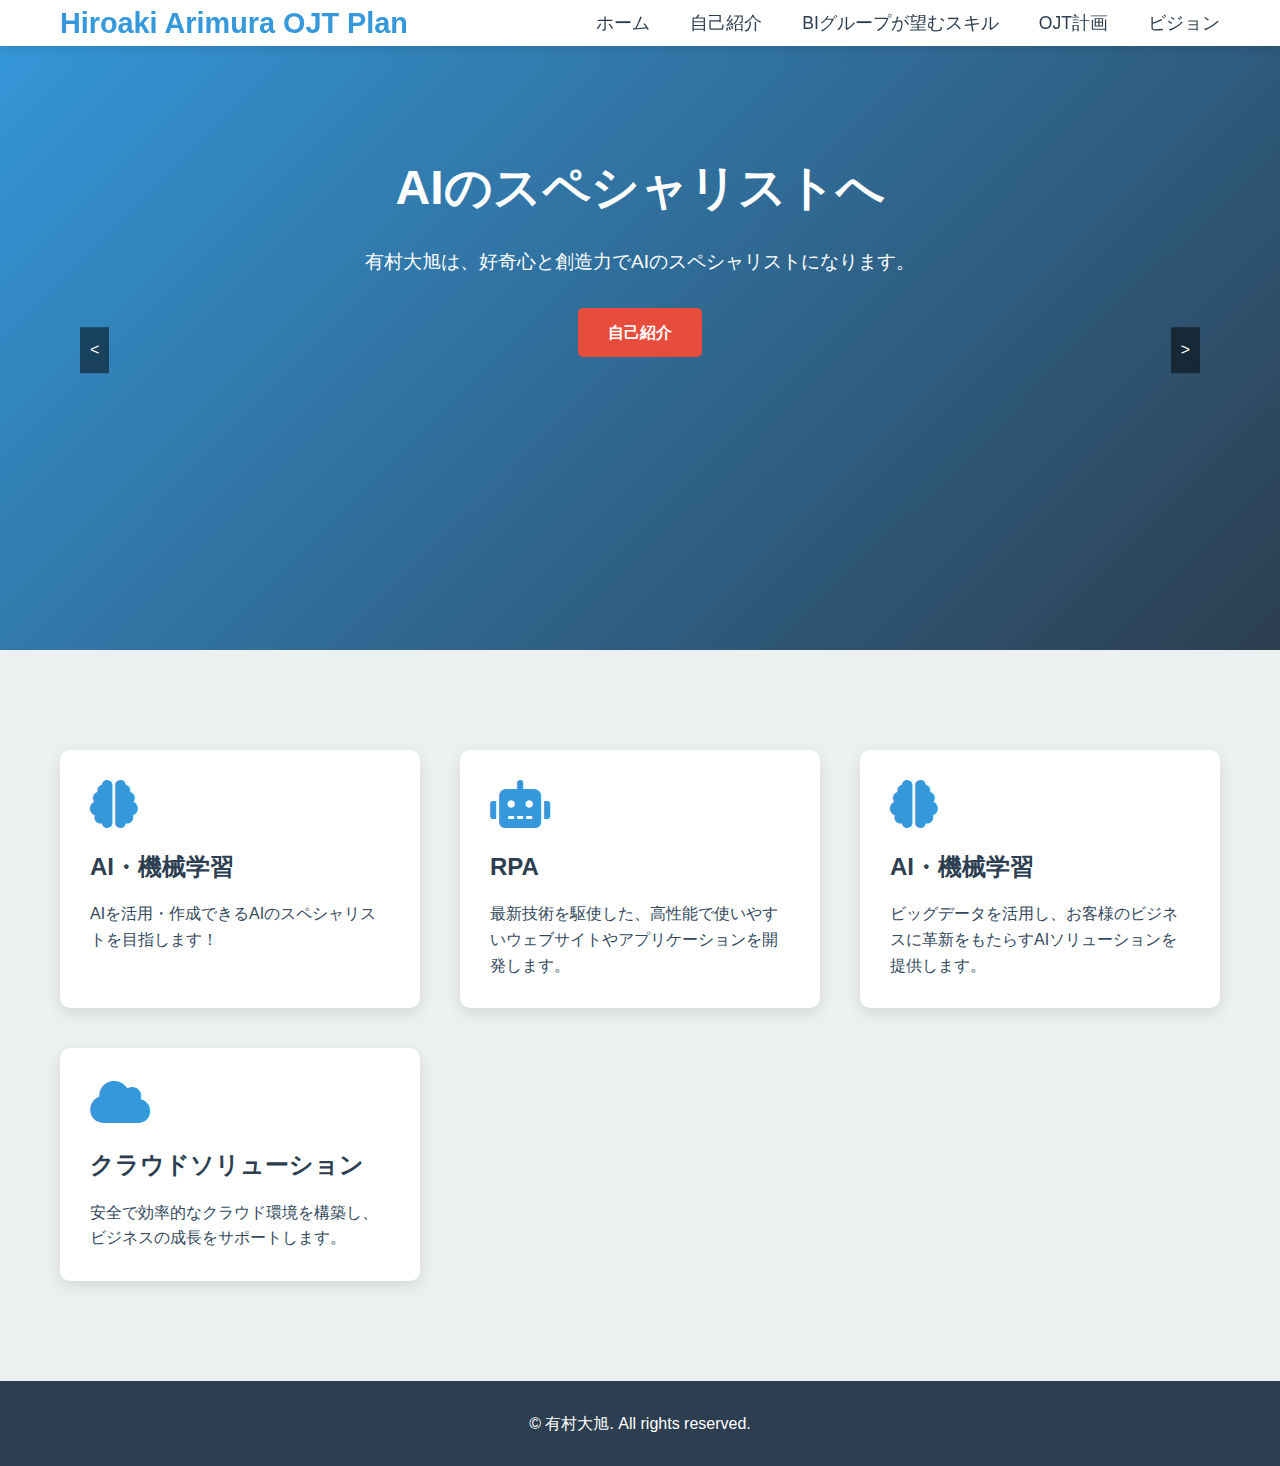
==== index.html @ 54d0279d "Add files via upload" ====
<!DOCTYPE html>
<html lang="ja">

<head>
    <meta charset="UTF-8">
    <meta name="viewport" content="width=device-width, initial-scale=1.0">
    <title>有村 大旭 - AIのスペシャリストへ</title>
    <link href="https://cdnjs.cloudflare.com/ajax/libs/font-awesome/6.0.0-beta3/css/all.min.css" rel="stylesheet">
    <link rel="stylesheet" href="style.css">
</head>

<body>
    <header>
        <nav class="container">
            <div class="logo">Hiroaki Arimura OJT Plan</div>
            <ul class="nav-links">
                <li><a href="index.html">ホーム</a></li>
                <li><a href="self-intro.html">自己紹介</a></li>
                <li><a href="BI-require.html">BIグループが望むスキル</a></li>
                <li><a href="ojt.html">OJT計画</a></li>
                <li><a href="vision.html">ビジョン</a></li>
            </ul>
        </nav>
    </header>

    <main>
        <section id="home" class="hero">
            <div class="container">
                <div class="carousel">
                    <div class="carousel-inner">
                        <div class="carousel-item" background="images/スクリーンショット 2024-08-23 144319.png" ;>
                            <h1>AIのスペシャリストへ</h1>
                            <p>有村大旭は、好奇心と創造力でAIのスペシャリストになります。</p>
                            <a href="self-intro.html" class="cta-button">自己紹介</a>
                        </div>
                        <div class="carousel-item" style="background-image: url('/api/placeholder/1920/1080');">
                            <h1>技術革新で業界をリード</h1>
                            <p>先進的なテクノロジーを駆使し、ビジネスの未来を切り開きます。</p>
                            <a href="services.html" class="cta-button">サービス詳細</a>
                        </div>
                        <div class="carousel-item" style="background-image: url('/api/placeholder/1920/1080');">
                            <h1>お客様の成功が私たちの使命</h1>
                            <p>お客様のニーズに合わせたカスタムソリューションを提供します。</p>
                            <a href="about.html" class="cta-button">会社概要</a>
                        </div>
                    </div>
                    <a href="#" class="carousel-control prev">&lt;</a>
                    <a href="#" class="carousel-control next">&gt;</a>
                </div>
            </div>
        </section>

        <section id="services" class="features">
            <div class="container">
                <div class="feature-grid">
                    <div class="feature">
                        <i class="fas fa-brain"></i>
                        <h3>AI・機械学習</h3>
                        <p>AIを活用・作成できるAIのスペシャリストを目指します！</p>
                    </div>
                    <div class="feature">
                        <i class="fas fa-robot"></i>
                        <h3>RPA</h3>
                        <p>最新技術を駆使した、高性能で使いやすいウェブサイトやアプリケーションを開発します。</p>
                    </div>
                    <div class="feature">
                        <i class="fas fa-brain"></i>
                        <h3>AI・機械学習</h3>
                        <p>ビッグデータを活用し、お客様のビジネスに革新をもたらすAIソリューションを提供します。</p>
                    </div>
                    <div class="feature">
                        <i class="fas fa-cloud"></i>
                        <h3>クラウドソリューション</h3>
                        <p>安全で効率的なクラウド環境を構築し、ビジネスの成長をサポートします。</p>
                    </div>
                </div>
            </div>
        </section>
    </main>

    <footer>
        <div class="container">
            <p>&copy; 有村大旭. All rights reserved.</p>
        </div>
    </footer>

    <script src="main.js"></script>
</body>

</html>
---- style.css ----
:root {
    --primary-color: #3498db;
    --secondary-color: #2c3e50;
    --accent-color: #e74c3c;
    --bg-color: #ecf0f1;
    --text-color: #34495e;
}

* {
    margin: 0;
    padding: 0;
    box-sizing: border-box;
}

body {
    font-family: 'Segoe UI', Tahoma, Geneva, Verdana, sans-serif;
    line-height: 1.6;
    color: var(--text-color);
    background-color: var(--bg-color);
}

.container {
    max-width: 1200px;
    margin: 0 auto;
    padding: 0 20px;
}

header {
    background-color: white;
    box-shadow: 0 2px 10px rgba(0, 0, 0, 0.1);
    position: fixed;
    width: 100%;
    top: 0;
    z-index: 1000;
}

nav {
    display: flex;
    justify-content: space-between;
    align-items: center;
    padding: 30px 0;
    /* パディングを増やして縦幅を大きくする */
}

.logo {
    font-size: 1.8em;
    /* ロゴのフォントサイズを大きくする */
    font-weight: bold;
    color: var(--primary-color);
}

.nav-links {
    display: flex;
    list-style: none;
}

.nav-links li {
    margin-left: 40px;
    /* リンク間の間隔を広げる */
}

.nav-links a {
    text-decoration: none;
    color: var(--secondary-color);
    font-weight: 500;
    font-size: 1.1em;
    /* フォントサイズを大きくする */
    transition: color 0.3s ease;
}

.nav-links a:hover {
    color: var(--primary-color);
}

.hero {
    background: linear-gradient(135deg, var(--primary-color), var(--secondary-color));
    color: white;
    padding: 150px 0 100px;
    text-align: center;
}

.hero h1 {
    font-size: 3em;
    margin-bottom: 20px;
    animation: fadeInUp 1s ease;
}

.hero p {
    font-size: 1.2em;
    margin-bottom: 30px;
    animation: fadeInUp 1s ease 0.5s both;
}

.cta-button {
    display: inline-block;
    background-color: var(--accent-color);
    color: white;
    padding: 12px 30px;
    text-decoration: none;
    border-radius: 5px;
    font-weight: bold;
    transition: background-color 0.3s ease;
    animation: fadeInUp 1s ease 1s both;
}

.cta-button:hover {
    background-color: #c0392b;
}

.features {
    padding: 100px 0;
}

.feature-grid {
    display: grid;
    grid-template-columns: repeat(auto-fit, minmax(300px, 1fr));
    gap: 40px;
}

.feature {
    background-color: white;
    padding: 30px;
    border-radius: 10px;
    box-shadow: 0 5px 15px rgba(0, 0, 0, 0.1);
    transition: transform 0.3s ease;
}

.feature:hover {
    transform: translateY(-10px);
}

.feature i {
    font-size: 3em;
    color: var(--primary-color);
    margin-bottom: 20px;
}

.feature h3 {
    font-size: 1.5em;
    margin-bottom: 15px;
    color: var(--secondary-color);
}

footer {
    background-color: var(--secondary-color);
    color: white;
    text-align: center;
    padding: 30px 0;
}

@keyframes fadeInUp {
    from {
        opacity: 0;
        transform: translateY(20px);
    }

    to {
        opacity: 1;
        transform: translateY(0);
    }
}

/* カルーセルスタイル */
.carousel {
    position: relative;
    overflow: hidden;
    width: 100%;
    height: 400px;
}

.carousel-inner {
    display: flex;
    transition: transform 0.5s ease;
}

.carousel-item {
    min-width: 100%;
    display: flex;
    flex-direction: column;
    justify-content: center;
    align-items: center;
    text-align: center;
}

.carousel-control {
    position: absolute;
    top: 50%;
    transform: translateY(-50%);
    background: rgba(0, 0, 0, 0.5);
    color: white;
    padding: 10px;
    text-decoration: none;
}

.carousel-control:hover {
    background: rgba(0, 0, 0, 0.7);
}

.carousel-control.prev {
    left: 20px;
}

.carousel-control.next {
    right: 20px;
}

@media (max-width: 768px) {
    .nav-links {
        display: none;
    }

    .hero h1 {
        font-size: 2em;
    }

    .hero p {
        font-size: 1em;
    }

    .feature-grid {
        grid-template-columns: 1fr;
    }

    .carousel {
        height: 400px;
    }

    .carousel-item h1 {
        font-size: 2.5em;
    }

    .carousel-item p {
        font-size: 1.2em;
    }
}

.milestone {
    padding: 100px 0;
    background-color: var(--bg-color);
}

.section-title {
    font-size: 2.5em;
    text-align: center;
    margin-bottom: 50px;
    color: var(--secondary-color);
}

.timeline {
    display: flex;
    justify-content: space-between;
    align-items: center;
    position: relative;
    padding: 20px 0;
    overflow-x: auto;
}

.timeline::before {
    content: '';
    position: absolute;
    top: 10px;
    /* Adjusted from 50% */
    left: 0;
    right: 0;
    height: 4px;
    background-color: var(--secondary-color);
}

.milestone-item {
    display: flex;
    flex-direction: column;
    align-items: center;
    position: relative;
    z-index: 1;
    min-width: 150px;
}

.milestone-point {
    width: 20px;
    height: 20px;
    border-radius: 50%;
    background-color: var(--primary-color);
    margin-bottom: 10px;
    position: relative;
    z-index: 2;
}

.milestone-content {
    text-align: center;
    max-width: 150px;
    padding-top: 15px;
    /* Added padding to push content down */
}

.milestone-title {
    font-size: 1.2em;
    font-weight: bold;
    color: var(--secondary-color);
    margin-bottom: 5px;
}

.milestone-date {
    font-size: 0.9em;
    color: var(--text-color);
}

@media (max-width: 768px) {
    .timeline {
        flex-direction: column;
        align-items: flex-start;
    }

    .timeline::before {
        top: 0;
        bottom: 0;
        left: 10px;
        width: 4px;
        height: auto;
    }

    .milestone-item {
        flex-direction: row;
        margin-bottom: 20px;
        width: 100%;
    }

    .milestone-point {
        margin-right: 20px;
        margin-bottom: 0;
    }

    .milestone-content {
        text-align: left;
        padding-top: 0;
        /* Remove padding for mobile view */
    }
    .timeline {
        display: flex;
        justify-content: space-around; /* フェーズを均等に配置 */
        align-items: center;
        position: relative; /* 線の配置のため */
    }
    
    .timeline::before {
        content: '';
        position: absolute;
        top: 50%;
        left: 0;
        width: 100%;
        height: 2px; /* 線の太さ */
        background-color: #ccc; /* 線の色 */
        transform: translateY(-50%); /* 線を中央に配置 */
        z-index: -1; /* 線を後ろに配置 */
    }
    
    .phase {
        text-align: center;
    }
    
    .circle {
        width: 20px;
        height: 20px;
        background-color: purple;
        border-radius: 50%;
        margin: 0 auto 10px;
    }


}
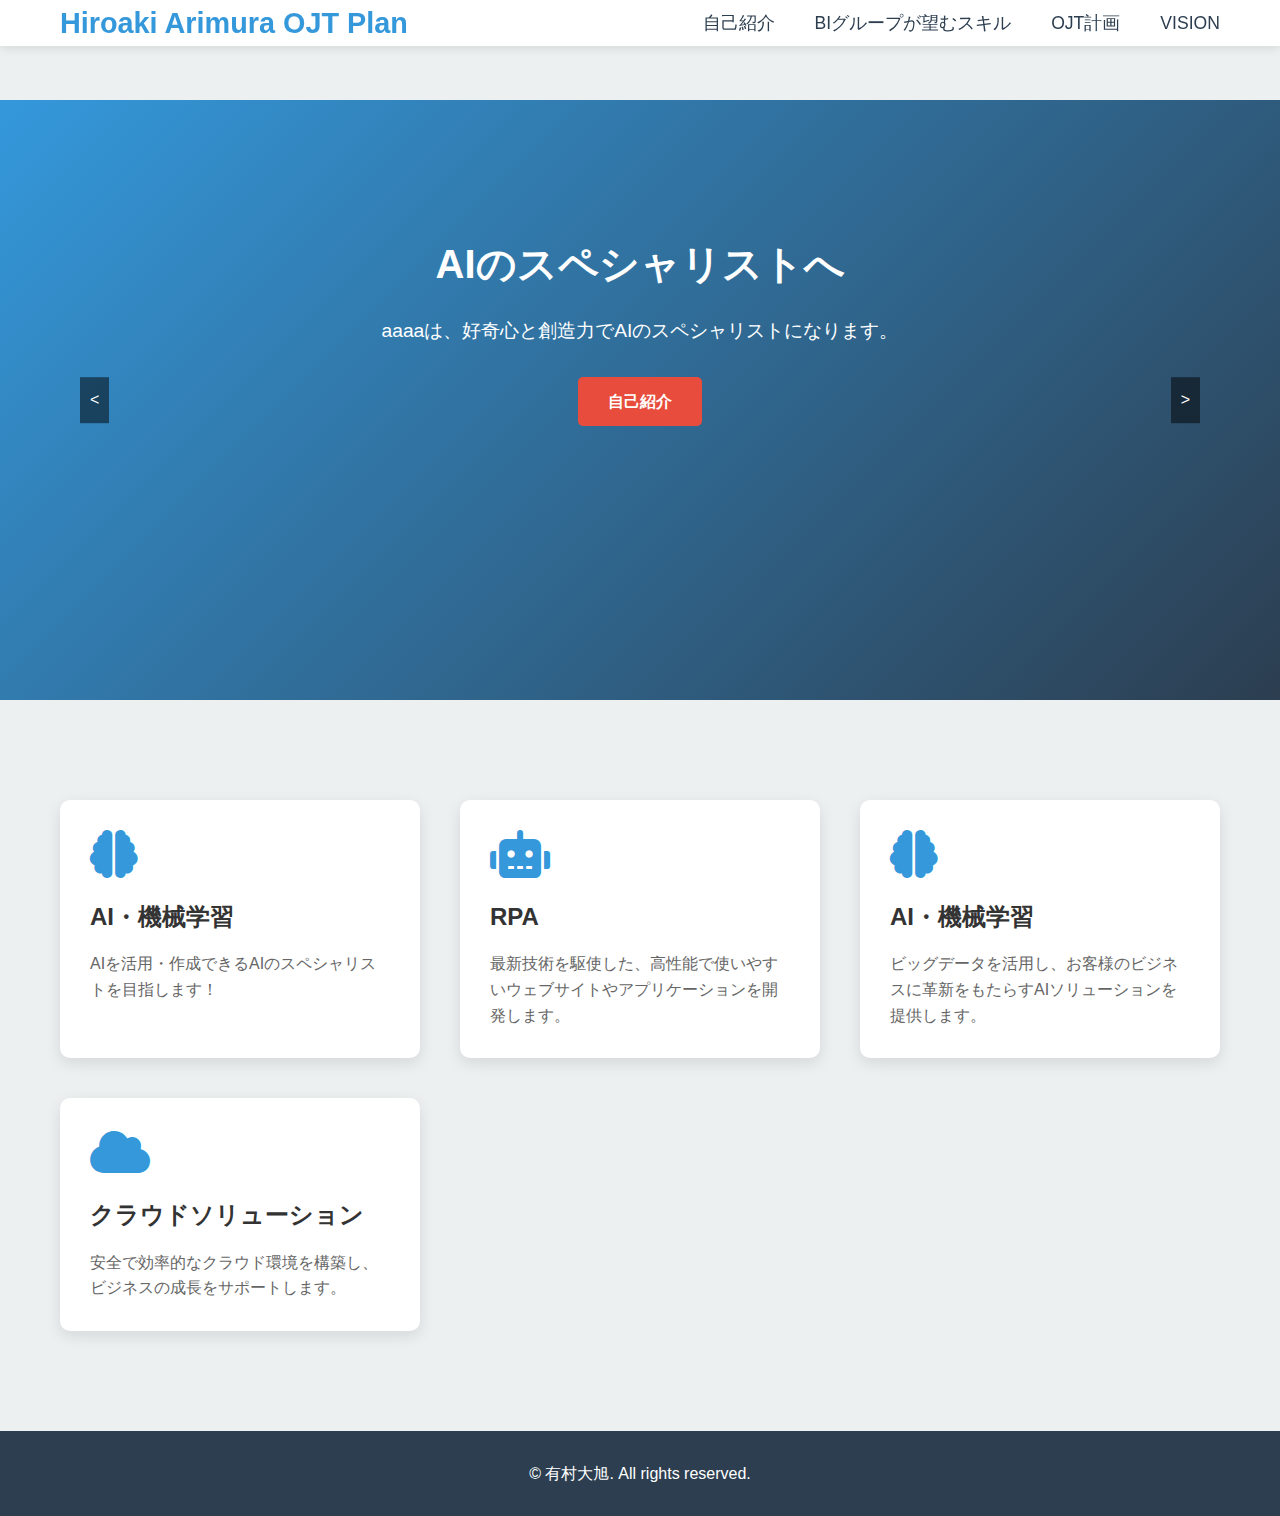
==== commit b4f1154e: "Add files via upload" ====
--- a/index.html
+++ b/index.html
@@ -12,13 +12,19 @@
 <body>
     <header>
         <nav class="container">
-            <div class="logo">Hiroaki Arimura OJT Plan</div>
+            <a href="index.html" class="logo-link">
+                <div class="logo">Hiroaki Arimura OJT Plan</div>
+            </a>
+            <div class="hamburger-menu">
+                <span></span>
+                <span></span>
+                <span></span>
+            </div>
             <ul class="nav-links">
-                <li><a href="index.html">ホーム</a></li>
                 <li><a href="self-intro.html">自己紹介</a></li>
                 <li><a href="BI-require.html">BIグループが望むスキル</a></li>
                 <li><a href="ojt.html">OJT計画</a></li>
-                <li><a href="vision.html">ビジョン</a></li>
+                <li><a href="vision.html">VISION</a></li>
             </ul>
         </nav>
     </header>
@@ -30,18 +36,23 @@
                     <div class="carousel-inner">
                         <div class="carousel-item" background="images/スクリーンショット 2024-08-23 144319.png" ;>
                             <h1>AIのスペシャリストへ</h1>
-                            <p>有村大旭は、好奇心と創造力でAIのスペシャリストになります。</p>
+                            <p>aaaaは、好奇心と創造力でAIのスペシャリストになります。</p>
                             <a href="self-intro.html" class="cta-button">自己紹介</a>
                         </div>
                         <div class="carousel-item" style="background-image: url('/api/placeholder/1920/1080');">
-                            <h1>技術革新で業界をリード</h1>
+                            <h1>XXXXの収益性の高いビジネス創出を<br>目指すxxグループ</h1>
                             <p>先進的なテクノロジーを駆使し、ビジネスの未来を切り開きます。</p>
-                            <a href="services.html" class="cta-button">サービス詳細</a>
+                            <a href="BI-require.html" class="cta-button">BIグループが望むスキル</a>
                         </div>
                         <div class="carousel-item" style="background-image: url('/api/placeholder/1920/1080');">
-                            <h1>お客様の成功が私たちの使命</h1>
-                            <p>お客様のニーズに合わせたカスタムソリューションを提供します。</p>
-                            <a href="about.html" class="cta-button">会社概要</a>
+                            <h1>有村大旭のOJT計画</h1>
+                            <p>３か年計画の全貌</p>
+                            <a href="ojt.html" class="cta-button">OJT計画</a>
+                        </div>
+                        <div class="carousel-item" style="background-image: url('/api/placeholder/1920/1080');">
+                            <h1>有村大旭のVISION</h1>
+                            <p>何を目指しどこへ向かうのか？</p>
+                            <a href="vision.html" class="cta-button">VISION</a>
                         </div>
                     </div>
                     <a href="#" class="carousel-control prev">&lt;</a>
--- a/style.css
+++ b/style.css
@@ -34,11 +34,59 @@
     z-index: 1000;
 }
 
+/* ----------------- ハンバーガーメニューのスタイル -------------- */
+.hamburger-menu {
+    display: none;
+    flex-direction: column;
+    cursor: pointer;
+}
+
+.hamburger-menu span {
+    width: 25px;
+    height: 3px;
+    background-color: var(--secondary-color);
+    margin: 2px 0;
+    transition: 0.4s;
+}
+
+@media (max-width: 768px) {
+    .hamburger-menu {
+        display: flex;
+    }
+
+    .nav-links {
+        display: none;
+        flex-direction: column;
+        position: absolute;
+        top: 80px;
+        left: 0;
+        width: 100%;
+        background-color: white;
+        box-shadow: 0 2px 5px rgba(0,0,0,0.1);
+    }
+
+    .nav-links.active {
+        display: flex;
+    }
+
+    .nav-links li {
+        margin: 0;
+        text-align: center;
+    }
+
+    .nav-links a {
+        display: block;
+        padding: 10px 0;
+    }
+}
+
+/* -----------------------ハンバーガーメニュ------------------- */
+
 nav {
     display: flex;
     justify-content: space-between;
     align-items: center;
-    padding: 30px 0;
+    padding: 100px 0;
     /* パディングを増やして縦幅を大きくする */
 }
 
@@ -47,6 +95,16 @@
     /* ロゴのフォントサイズを大きくする */
     font-weight: bold;
     color: var(--primary-color);
+}
+.logo-link {
+    text-decoration: none;
+    color: inherit;
+    cursor: pointer;
+}
+
+.logo-link:hover {
+    text-decoration: none;
+    color: inherit;
 }
 
 .nav-links {
@@ -131,14 +189,18 @@
 
 .feature i {
     font-size: 3em;
-    color: var(--primary-color);
+    color: #3498db; /* 青色のアイコン */
     margin-bottom: 20px;
 }
 
 .feature h3 {
     font-size: 1.5em;
     margin-bottom: 15px;
-    color: var(--secondary-color);
+    color: #333333; /* ダークグレーのテキスト */
+}
+
+.feature p {
+    color: #666666; /* ミディアムグレーのテキスト */
 }
 
 footer {
@@ -237,13 +299,6 @@
 .milestone {
     padding: 100px 0;
     background-color: var(--bg-color);
-}
-
-.section-title {
-    font-size: 2.5em;
-    text-align: center;
-    margin-bottom: 50px;
-    color: var(--secondary-color);
 }
 
 .timeline {
@@ -366,4 +421,859 @@
     }
 
 
-}+}
+
+        /* OJT計画書のスタイル */
+        :root {
+            --primary-color: #3498db;
+            --secondary-color: #2c3e50;
+            --accent-color: #e74c3c;
+            --bg-color: #ecf0f1;
+            --text-color: #34495e;
+        }
+
+        * {
+            margin: 0;
+            padding: 0;
+            box-sizing: border-box;
+        }
+
+        body {
+            font-family: 'Segoe UI', Tahoma, Geneva, Verdana, sans-serif;
+            line-height: 1.6;
+            color: var(--text-color);
+            background-color: var(--bg-color);
+        }
+
+        .container {
+            max-width: 1200px;
+            margin: 0 auto;
+            padding: 0 20px;
+        }
+
+        header {
+            background-color: white;
+            box-shadow: 0 2px 10px rgba(0, 0, 0, 0.1);
+            position: fixed;
+            width: 100%;
+            top: 0;
+            z-index: 1000;
+        }
+
+        nav {
+            display: flex;
+            justify-content: space-between;
+            align-items: center;
+            padding: 30px 0;
+        }
+
+        .logo {
+            font-size: 1.8em;
+            font-weight: bold;
+            color: var(--primary-color);
+        }
+
+        .nav-links {
+            display: flex;
+            list-style: none;
+        }
+
+        .nav-links li {
+            margin-left: 40px;
+        }
+
+        .nav-links a {
+            text-decoration: none;
+            color: var(--secondary-color);
+            font-weight: 500;
+            font-size: 1.1em;
+            transition: color 0.3s ease;
+        }
+
+        .nav-links a:hover {
+            color: var(--primary-color);
+        }
+
+        .milestone {
+            padding: 100px 0;
+            background-color: var(--bg-color);
+        }
+
+        .section-title {
+            font-size: 2.5em;
+            text-align: left;
+            margin-bottom: 50px;
+            color: var(--secondary-color);
+        }
+
+        .timeline {
+            display: flex;
+            justify-content: space-between;
+            align-items: center;
+            position: relative;
+            padding: 60px 0;
+            /* パディングを増やして、上下のスペースを確保 */
+        }
+
+        .timeline::before {
+            content: '';
+            position: absolute;
+            top: 70px;
+            /* 上からの位置を固定 */
+            left: 0;
+            right: 0;
+            height: 4px;
+            background-color: var(--secondary-color);
+        }
+
+        .milestone-item {
+            display: flex;
+            flex-direction: column;
+            align-items: center;
+            position: relative;
+            z-index: 1;
+            min-width: 150px;
+        }
+
+        .milestone-point {
+            width: 20px;
+            height: 20px;
+            border-radius: 50%;
+            background-color: var(--primary-color);
+            position: relative;
+            z-index: 2;
+            margin-bottom: 20px;
+            /* 点の下のスペースを増やす */
+        }
+
+        .milestone-content {
+            text-align: center;
+            max-width: 150px;
+        }
+
+
+        .milestone-title {
+            font-size: 1.2em;
+            font-weight: bold;
+            color: var(--secondary-color);
+            margin-bottom: 5px;
+        }
+
+        .milestone-date {
+            font-size: 0.9em;
+            color: var(--text-color);
+        }
+
+        footer {
+            background-color: var(--secondary-color);
+            color: white;
+            text-align: center;
+            padding: 30px 0;
+        }
+
+        @media (max-width: 768px) {
+            .timeline {
+                flex-direction: column;
+                align-items: flex-start;
+                padding: 20px 0;
+            }
+
+            .timeline::before {
+                top: 0;
+                bottom: 0;
+                left: 10px;
+                width: 4px;
+                height: auto;
+            }
+
+            .milestone-item {
+                flex-direction: row;
+                margin-bottom: 20px;
+                width: 100%;
+            }
+
+            .milestone-point {
+                margin-right: 20px;
+                margin-bottom: 0;
+            }
+
+            .milestone-content {
+                text-align: left;
+            }
+        }
+
+        /* 業務知識のデザイン */
+        .business-knowledge {
+            background-color: var(--bg-color);
+            padding-bottom: 40px;
+            padding-top: 50px;
+        }
+
+        .knowledge-grid {
+            display: grid;
+            grid-template-columns: repeat(auto-fit, minmax(300px, 1fr));
+            gap: 30px;
+            margin-top: 30px;
+        }
+
+        .knowledge-item {
+            display: flex;
+            flex-direction: column;
+            justify-content: flex-start;
+            height: 100%;
+            padding: 20px;
+            background-color: white;
+            border-radius: 8px;
+            box-shadow: 0 2px 4px rgba(0, 0, 0, 0.1);
+        }
+
+        .knowledge-item h3 {
+            margin-bottom: 15px;
+            padding: 5px 10px;
+            background-color: #3498db;
+            color: white;
+            border-radius: 4px;
+            display: inline-block;
+        }
+
+        .knowledge-item p {
+            flex-grow: 1;
+            margin: 0;
+        }
+
+        @media (max-width: 768px) {
+            .knowledge-grid {
+                grid-template-columns: 1fr;
+            }
+        }
+
+        .hero {
+            background: linear-gradient(135deg, var(--primary-color), var(--secondary-color));
+            color: white;
+            padding: 100px 0 50px;
+            text-align: center;
+        }
+
+        .hero h1 {
+            font-size: 2.5em;
+            margin-bottom: 20px;
+        }
+
+        .hero p {
+            font-size: 1.2em;
+            max-width: 600px;
+            margin: 0 auto;
+        }
+
+        .skills-section {
+            background-color: var(--bg-color);
+            padding-bottom: 60px;
+        }
+
+        .skills-grid {
+            display: grid;
+            grid-template-columns: repeat(auto-fit, minmax(300px, 1fr));
+            gap: 30px;
+            margin-top: 30px;
+        }
+
+        .skill-item {
+            background-color: white;
+            padding: 20px;
+            border-radius: 10px;
+            box-shadow: 0 5px 15px rgba(0, 0, 0, 0.1);
+        }
+
+        .skill-item h3 {
+            color: var(--primary-color);
+            margin-bottom: 15px;
+        }
+
+        .skill-item ul {
+            list-style-type: none;
+            padding-left: 0;
+        }
+
+        .skill-item li {
+            margin-bottom: 10px;
+            padding-left: 20px;
+            position: relative;
+        }
+
+        .skill-item li::before {
+            content: '✓';
+            position: absolute;
+            left: 0;
+            color: var(--primary-color);
+        }
+
+        .yearly-goals {
+            margin-top: 40px;
+        }
+
+        .yearly-goal {
+            background-color: #fff;
+            border-radius: 8px;
+            box-shadow: 0 4px 6px rgba(0, 0, 0, 0.1);
+            padding: 20px;
+            margin-bottom: 20px;
+        }
+
+        .goal-header {
+            display: flex;
+            align-items: center;
+            margin-bottom: 20px;
+        }
+
+        .goal-icon {
+            width: 60px;
+            height: 60px;
+            background-color: #3498db;
+            border-radius: 50%;
+            display: flex;
+            align-items: center;
+            justify-content: center;
+            color: white;
+            font-size: 24px;
+            margin-right: 20px;
+        }
+
+        .goal-year {
+            font-size: 24px;
+            font-weight: bold;
+        }
+
+        .goal-details {
+            display: grid;
+            grid-template-columns: repeat(auto-fit, minmax(200px, 1fr));
+            gap: 20px;
+        }
+
+        .goal-detail h3 {
+            font-size: 18px;
+            margin-bottom: 10px;
+        }
+
+        .goal-detail p {
+            color: #666;
+        }
+
+        .section-yearly-goals {
+            background-color: var(--bg-color);
+            padding: 2rem 0;
+        }
+
+        .yearly-goal-container {
+            margin-top: 1rem;
+        }
+
+        .yearly-goal-card {
+            background-color: #fff;
+            border-radius: 0.5rem;
+            box-shadow: 0 2px 4px rgba(0, 0, 0, 0.1);
+            padding: 1.5rem;
+        }
+
+        .yearly-goal-year {
+            font-size: 1.25rem;
+            font-weight: bold;
+            color: #333;
+            margin-bottom: 1rem;
+        }
+
+        .objective-container {
+            display: flex;
+            flex-direction: column;
+            gap: 1rem;
+        }
+
+        .objective-item {
+            border-left-width: 4px;
+            border-radius: 0.25rem;
+            padding: 1rem;
+        }
+
+        .objective-item.goal {
+            background-color: #f0f0f0;
+            border-left-color: #007bff;
+        }
+
+        .objective-item.means {
+            background-color: #f0f0f0;
+            border-left-color: #28a745;
+        }
+
+        .objective-item.kpi {
+            background-color: #f0f0f0;
+            border-left-color: #dc3545;
+        }
+
+        .objective-title {
+            font-size: 1rem;
+            font-weight: bold;
+            color: #333;
+            margin-bottom: 0.5rem;
+        }
+
+        .objective-content {
+            font-size: 1rem;
+            color: #333;
+        }
+
+        /* BI-require.htmlのスタイル */
+        :root {
+            --primary-color: #3498db;
+            --secondary-color: #2c3e50;
+            --accent-color: #e74c3c;
+            --bg-color: #ecf0f1;
+            --text-color: #34495e;
+        }
+
+        * {
+            margin: 0;
+            padding: 0;
+            box-sizing: border-box;
+        }
+
+        body {
+            font-family: 'Segoe UI', Tahoma, Geneva, Verdana, sans-serif;
+            line-height: 1.6;
+            color: var(--text-color);
+            background-color: var(--bg-color);
+        }
+
+        .container {
+            max-width: 1200px;
+            margin: 0 auto;
+            padding: 0 20px;
+        }
+
+        header {
+            background-color: white;
+            box-shadow: 0 2px 10px rgba(0, 0, 0, 0.1);
+            position: fixed;
+            width: 100%;
+            top: 0;
+            z-index: 1000;
+        }
+
+        nav {
+            display: flex;
+            justify-content: space-between;
+            align-items: center;
+            padding: 30px 0;
+        }
+
+        .logo {
+            font-size: 1.8em;
+            font-weight: bold;
+            color: var(--primary-color);
+        }
+
+        .nav-links {
+            display: flex;
+            list-style: none;
+        }
+
+        .nav-links li {
+            margin-left: 40px;
+        }
+
+        .nav-links a {
+            text-decoration: none;
+            color: var(--secondary-color);
+            font-weight: 500;
+            font-size: 1.1em;
+            transition: color 0.3s ease;
+        }
+
+        .nav-links a:hover {
+            color: var(--primary-color);
+        }
+
+        main {
+            padding-top: 100px;
+        }
+
+        .hero {
+            background: linear-gradient(135deg, var(--primary-color), var(--secondary-color));
+            color: white;
+            padding: 100px 0;
+            text-align: center;
+        }
+
+        .hero h1 {
+            font-size: 2.5em;
+            margin-bottom: 20px;
+            animation: fadeInUp 1s ease;
+        }
+
+        .hero p {
+            font-size: 1.2em;
+            margin-bottom: 30px;
+            animation: fadeInUp 1s ease 0.5s both;
+        }
+
+        .value-section {
+            padding: 80px 0;
+        }
+
+        .value-grid {
+            display: grid;
+            grid-template-columns: repeat(auto-fit, minmax(300px, 1fr));
+            gap: 40px;
+        }
+
+        .value-item {
+            background-color: white;
+            padding: 30px;
+            border-radius: 10px;
+            box-shadow: 0 5px 15px rgba(0, 0, 0, 0.1);
+            transition: transform 0.3s ease;
+        }
+
+        .value-item:hover {
+            transform: translateY(-10px);
+        }
+
+        .value-item h3 {
+            font-size: 1.5em;
+            margin-bottom: 15px;
+            color: var(--secondary-color);
+        }
+
+        .value-item p {
+            color: var(--text-color);
+        }
+
+        footer {
+            background-color: var(--secondary-color);
+            color: white;
+            text-align: center;
+            padding: 30px 0;
+        }
+
+        @keyframes fadeInUp {
+            from {
+                opacity: 0;
+                transform: translateY(20px);
+            }
+
+            to {
+                opacity: 1;
+                transform: translateY(0);
+            }
+        }
+
+        @media (max-width: 768px) {
+            .nav-links {
+                display: none;
+            }
+
+            .hero h1 {
+                font-size: 2em;
+            }
+
+            .hero p {
+                font-size: 1em;
+            }
+
+            .value-grid {
+                grid-template-columns: 1fr;
+            }
+        }
+
+        .skills-section {
+            background-color: var(--bg-color);
+            padding-bottom: 60px;
+        }
+
+        .skills-grid {
+            display: grid;
+            grid-template-columns: repeat(auto-fit, minmax(300px, 1fr));
+            gap: 30px;
+            margin-top: 30px;
+        }
+
+        .skill-item {
+            background-color: white;
+            padding: 20px;
+            border-radius: 10px;
+            box-shadow: 0 5px 15px rgba(0, 0, 0, 0.1);
+        }
+
+        .skill-item h3 {
+            color: var(--primary-color);
+            margin-bottom: 15px;
+        }
+
+        .skill-item ul {
+            list-style-type: none;
+            padding-left: 0;
+        }
+
+        .skill-item li {
+            margin-bottom: 10px;
+            padding-left: 20px;
+            position: relative;
+        }
+
+        .skill-item li::before {
+            content: '✓';
+            position: absolute;
+            left: 0;
+            color: var(--primary-color);
+        }
+
+        :root {
+            --primary-color: #3498db;
+            --secondary-color: #2c3e50;
+            --accent-color: #e74c3c;
+            --bg-color: #ecf0f1;
+            --text-color: #34495e;
+        }
+
+        * {
+            margin: 0;
+            padding: 0;
+            box-sizing: border-box;
+        }
+
+        body {
+            font-family: 'Segoe UI', Tahoma, Geneva, Verdana, sans-serif;
+            line-height: 1.6;
+            color: var(--text-color);
+            background-color: var(--bg-color);
+        }
+
+        .container {
+            max-width: 1200px;
+            margin: 0 auto;
+            padding: 0 20px;
+        }
+
+        header {
+            background-color: white;
+            box-shadow: 0 2px 10px rgba(0, 0, 0, 0.1);
+            position: fixed;
+            width: 100%;
+            top: 0;
+            z-index: 1000;
+        }
+
+        nav {
+            display: flex;
+            justify-content: space-between;
+            align-items: center;
+            padding: 30px 0;
+        }
+
+        .logo {
+            font-size: 1.8em;
+            font-weight: bold;
+            color: var(--primary-color);
+        }
+
+        .nav-links {
+            display: flex;
+            list-style: none;
+        }
+
+        .nav-links li {
+            margin-left: 40px;
+        }
+
+        .nav-links a {
+            text-decoration: none;
+            color: var(--secondary-color);
+            font-weight: 500;
+            font-size: 1.1em;
+            transition: color 0.3s ease;
+        }
+
+        .nav-links a:hover {
+            color: var(--primary-color);
+        }
+
+        /* --------------自己紹介のスタイル------- */
+
+        main {
+            padding-top: 100px;
+        }
+
+        .section {
+            padding: 80px 0;
+        }
+
+        .section h2 {
+            font-size: 2em;
+            margin-bottom: 30px;
+            color: var(--secondary-color);
+        }
+
+        .profile-image {
+            text-align: center;
+            margin-bottom: 40px;
+        }
+
+        .profile-image img {
+            width: 200px;
+            height: 200px;
+            border-radius: 50%;
+            object-fit: cover;
+        }
+
+        .skill {
+            margin-bottom: 20px;
+        }
+
+        .skill h3 {
+            margin-bottom: 10px;
+        }
+
+        .skill-bar {
+            background-color: #ddd;
+            height: 20px;
+            border-radius: 10px;
+            overflow: hidden;
+        }
+
+        .skill-progress {
+            background-color: var(--primary-color);
+            height: 100%;
+            display: flex;
+            align-items: center;
+            padding-left: 10px;
+            color: white;
+            font-size: 0.8em;
+        }
+
+        footer {
+            background-color: var(--secondary-color);
+            color: white;
+            text-align: center;
+            padding: 30px 0;
+        }
+
+        @media (max-width: 768px) {
+            .nav-links {
+                display: none;
+            }
+
+            main {
+                padding-top: 80px;
+            }
+        }
+
+        /* ---------------------- VISION.htmlのスタイル --------------- */
+
+        .vision-grid {
+            display: grid;
+            grid-template-columns: repeat(auto-fit, minmax(300px, 1fr));
+            gap: 30px;
+            margin-top: 50px;
+        }
+
+        .vision-item {
+            background-color: white;
+            padding: 30px;
+            border-radius: 10px;
+            box-shadow: 0 5px 15px rgba(0, 0, 0, 0.1);
+            transition: transform 0.3s ease, box-shadow 0.3s ease;
+        }
+
+        .vision-item:hover {
+            transform: translateY(-10px);
+            box-shadow: 0 15px 30px rgba(0, 0, 0, 0.2);
+        }
+
+        .vision-item h3 {
+            color: var(--primary-color);
+            margin-bottom: 15px;
+            font-size: 1.5em;
+        }
+
+        .vision-item p {
+            color: var(--text-color);
+        }
+
+        .qualification-timeline {
+            margin-top: 50px;
+            position: relative;
+            padding: 30px 0;
+        }
+
+        .qualification-timeline::before {
+            content: '';
+            position: absolute;
+            top: 0;
+            left: 50%;
+            width: 4px;
+            height: 100%;
+            background-color: var(--primary-color);
+            transform: translateX(-50%);
+        }
+
+        .qualification-item {
+            margin-bottom: 50px;
+            position: relative;
+        }
+
+        .qualification-content {
+            background-color: white;
+            padding: 20px;
+            border-radius: 10px;
+            box-shadow: 0 5px 15px rgba(0, 0, 0, 0.1);
+            width: 45%;
+            position: relative;
+        }
+
+        .qualification-content::after {
+            content: '';
+            position: absolute;
+            top: 20px;
+            width: 20px;
+            height: 20px;
+            background-color: var(--primary-color);
+            border-radius: 50%;
+        }
+
+        .qualification-item:nth-child(odd) .qualification-content {
+            margin-left: auto;
+        }
+
+        .qualification-item:nth-child(odd) .qualification-content::after {
+            left: -60px;
+        }
+
+        .qualification-item:nth-child(even) .qualification-content::after {
+            right: -60px;
+        }
+
+        .qualification-title {
+            font-size: 1.2em;
+            color: var(--secondary-color);
+            margin-bottom: 10px;
+        }
+
+        .qualification-date {
+            font-size: 0.9em;
+            color: var(--text-color);
+        }
+
+        @media (max-width: 768px) {
+            .qualification-timeline::before {
+                left: 20px;
+            }
+
+            .qualification-content {
+                width: calc(100% - 50px);
+                margin-left: 50px !important;
+            }
+
+            .qualification-content::after {
+                left: -45px !important;
+            }
+        }
+
+        /* -------------------- 終了--------------------------- */